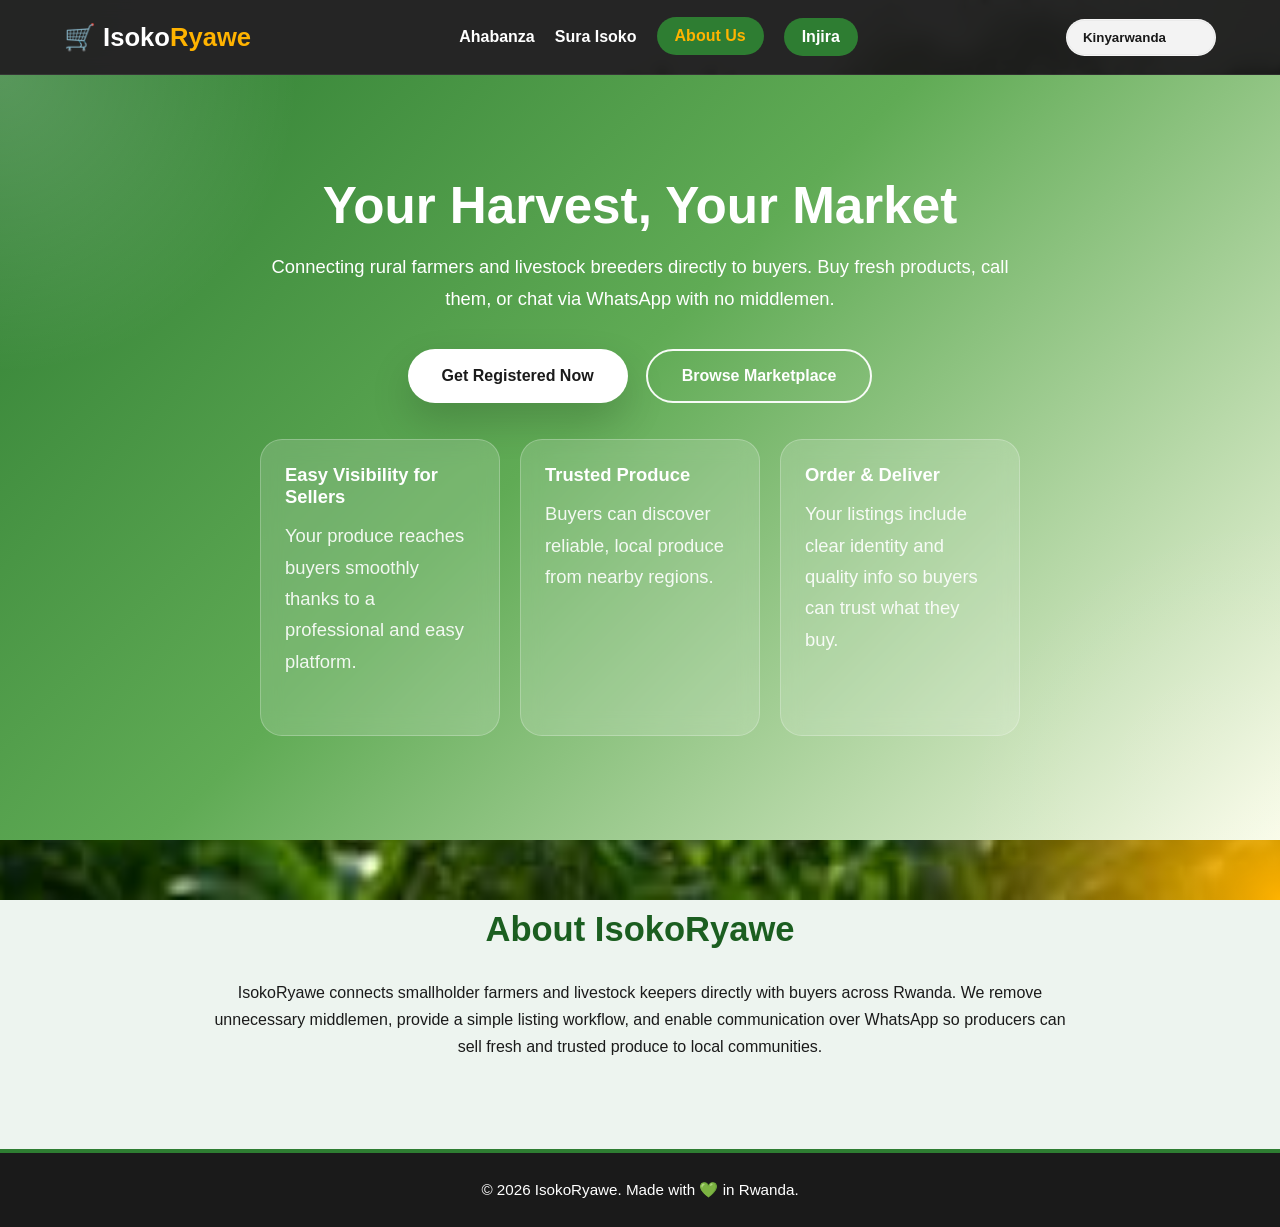
==== about.html @ f5d6e4ac "feat: Add About Us button to navbar and remove homepage hero section" ====
<!DOCTYPE html>
<html lang="en">
<head>
  <meta charset="UTF-8">
  <meta name="viewport" content="width=device-width, initial-scale=1.0">
  <title>IsokoRyawe | About</title>
  <link rel="stylesheet" href="style.css">
</head>
<body>

  <header class="navbar">
    <div class="logo">🛒 Isoko<span>Ryawe</span></div>
    <nav class="nav-links">
      <a href="index.html">Ahabanza</a>
      <a href="market.html">Sura Isoko</a>
      <a href="about.html" class="active btn-about-nav">About Us</a>
      <a href="login.html" class="btn-login-nav">Injira</a>
    </nav>
    <div class="lang-selector">
      <select id="languageSelect" onchange="switchLanguage(this.value)">
        <option value="rw">Kinyarwanda</option>
        <option value="en" selected>English</option>
        <option value="fr">Français</option>
        <option value="sw">Kiswahili</option>
      </select>
    </div>
  </header>

  <main class="hero-section">
    <div class="hero-content">
      <h1>Your Harvest, Your Market</h1>
      <p>Connecting rural farmers and livestock breeders directly to buyers. Buy fresh products, call them, or chat via WhatsApp with no middlemen.</p>

      <div class="cta-buttons">
        <a href="register.html" class="btn-cta-main">Get Registered Now</a>
        <a href="market.html" class="btn-cta-sub">Browse Marketplace</a>
      </div>

      <div class="hero-highlights">
        <div class="highlight-card">
          <h3>Easy Visibility for Sellers</h3>
          <p>Your produce reaches buyers smoothly thanks to a professional and easy platform.</p>
        </div>
        <div class="highlight-card">
          <h3>Trusted Produce</h3>
          <p>Buyers can discover reliable, local produce from nearby regions.</p>
        </div>
        <div class="highlight-card">
          <h3>Order & Deliver</h3>
          <p>Your listings include clear identity and quality info so buyers can trust what they buy.</p>
        </div>
      </div>
    </div>
  </main>

  <section class="categories-section">
    <h2>About IsokoRyawe</h2>
    <p style="max-width:900px;margin:18px auto;color:#1a1a1a;line-height:1.7;padding:0 20px;">IsokoRyawe connects smallholder farmers and livestock keepers directly with buyers across Rwanda. We remove unnecessary middlemen, provide a simple listing workflow, and enable communication over WhatsApp so producers can sell fresh and trusted produce to local communities.</p>
  </section>

  <footer class="footer">
    <p>&copy; 2026 IsokoRyawe. Made with 💚 in Rwanda.</p>
  </footer>

  <script src="js/language.js"></script>
  <script src="js/app.js"></script>
</body>
</html>
---- style.css ----
* {
  margin: 0;
  padding: 0;
  box-sizing: border-box;
  font-family: 'Segoe UI', Tahoma, Geneva, Verdana, sans-serif;
}

body {
  background: #edf4ef url("js/assets/bg-image.png") center/cover fixed no-repeat;
  color: #1a1a1a;
}

body::before {
  content: "";
  position: fixed;
  inset: 0;
  background: radial-gradient(circle at top left, rgba(46,125,50,0.12), transparent 25%),
              radial-gradient(circle at bottom right, rgba(255,179,0.12), transparent 25%);
  pointer-events: none;
  z-index: -1;
}

.navbar {
  display: flex;
  justify-content: space-between;
  align-items: center;
  background-color: rgba(26,26,26,0.95);
  padding: 18px 5%;
  color: #ffffff;
  border-bottom: 1px solid rgba(255,255,255,0.08);
  position: sticky;
  top: 0;
  z-index: 1000;
  backdrop-filter: blur(10px);
}

.logo {
  font-size: 1.6rem;
  font-weight: 800;
  color: #ffffff;
}

.logo span {
  color: #ffb300;
}

.lang-selector {
  display: flex;
  align-items: center;
}

.lang-selector select {
  appearance: none;
  -webkit-appearance: none;
  -moz-appearance: none;
  padding: 10px 16px;
  border-radius: 999px;
  border: 1px solid rgba(255,255,255,0.2);
  background-color: rgba(255,255,255,0.95);
  color: #1a1a1a;
  font-weight: 700;
  cursor: pointer;
  min-width: 150px;
  box-shadow: inset 0 0 0 1px rgba(0,0,0,0.04);
  transition: transform 0.2s ease, border-color 0.2s ease, box-shadow 0.2s ease;
}

.lang-selector select:hover,
.lang-selector select:focus {
  border-color: #ffb300;
  box-shadow: 0 6px 18px rgba(0,0,0,0.12);
  transform: translateY(-1px);
}

.nav-links {
  display: flex;
  align-items: center;
  gap: 20px;
}

.nav-links a {
  color: #ffffff;
  text-decoration: none;
  font-weight: 600;
  transition: all 0.25s ease;
}

.nav-links a:hover,
.nav-links a.active {
  color: #ffb300;
  transform: translateY(-1px);
}

.btn-login-nav,
.btn-about-nav {
  display: inline-flex;
  align-items: center;
  justify-content: center;
  background-color: #2e7d32;
  padding: 10px 18px;
  border-radius: 999px;
  color: #ffffff;
  text-decoration: none;
}

.btn-login-nav:hover,
.btn-about-nav:hover {
  background-color: #1b5e20 !important;
  color: #ffffff !important;
}

.hero-section {
  position: relative;
  background: linear-gradient(135deg, #2e7d32 0%, #60ab55 45%, #f9fbe7 100%);
  min-height: 85vh;
  display: flex;
  align-items: center;
  justify-content: center;
  text-align: center;
  color: #ffffff;
}

.hero-section::after {
  content: "";
  position: absolute;
  inset: 0;
  background: radial-gradient(circle at top left, rgba(255,255,255,0.2), transparent 20%),
              radial-gradient(circle at bottom right, rgba(255,255,255,0.14), transparent 22%);
}

.hero-content {
  position: relative;
  z-index: 1;
  max-width: 840px;
  padding: 24px;
}

.hero-content h1 {
  font-size: clamp(2.8rem, 4vw, 4.4rem);
  color: #ffffff;
  margin-bottom: 18px;
  line-height: 1.05;
}

.hero-content p {
  font-size: 1.15rem;
  line-height: 1.75;
  margin-bottom: 34px;
  max-width: 760px;
  margin-left: auto;
  margin-right: auto;
}

.cta-buttons {
  display: flex;
  justify-content: center;
  gap: 18px;
  flex-wrap: wrap;
}

.btn-cta-main,
.btn-cta-sub {
  display: inline-flex;
  align-items: center;
  justify-content: center;
  min-width: 220px;
}

.btn-cta-main {
  background-color: #ffffff;
  color: #1a1a1a;
  padding: 16px 34px;
  text-decoration: none;
  font-weight: 800;
  border-radius: 999px;
  box-shadow: 0 18px 40px rgba(0,0,0,0.16);
  transition: transform 0.3s ease, box-shadow 0.3s ease;
}

.btn-cta-main:hover {
  transform: translateY(-3px);
  box-shadow: 0 22px 45px rgba(0,0,0,0.18);
}

.btn-cta-sub {
  background-color: transparent;
  color: #ffffff;
  padding: 16px 34px;
  text-decoration: none;
  font-weight: 700;
  border-radius: 999px;
  border: 2px solid rgba(255,255,255,0.95);
}

.btn-cta-sub:hover {
  background-color: rgba(255,255,255,0.12);
}

.hero-highlights {
  display: grid;
  grid-template-columns: repeat(auto-fit, minmax(200px, 1fr));
  gap: 20px;
  margin-top: 36px;
}

.highlight-card {
  background: rgba(255,255,255,0.16);
  border: 1px solid rgba(255,255,255,0.24);
  border-radius: 22px;
  padding: 24px;
  backdrop-filter: blur(10px);
  text-align: left;
}

.highlight-card h3 {
  font-size: 1.15rem;
  margin-bottom: 12px;
}

.highlight-card p {
  color: rgba(255,255,255,0.9);
  line-height: 1.7;
}

.categories-section {
  padding: 70px 6%;
  text-align: center;
}

.categories-section h2 {
  color: #1b5e20;
  font-size: clamp(2rem, 2.7vw, 2.8rem);
  margin-bottom: 30px;
}

.categories-grid {
  display: grid;
  grid-template-columns: repeat(auto-fit, minmax(250px, 1fr));
  gap: 26px;
}

.cat-card {
  background: linear-gradient(180deg, #ffffff 0%, #f6f8f4 100%);
  padding: 28px 24px;
  border-radius: 24px;
  box-shadow: 0 18px 40px rgba(14,30,18,0.08);
  transition: transform 0.3s ease, box-shadow 0.3s ease;
  border: 1px solid rgba(46,125,50,0.1);
}

.cat-card:hover {
  transform: translateY(-7px);
  box-shadow: 0 24px 42px rgba(14,30,18,0.12);
}

.cat-card .icon {
  font-size: 3.2rem;
  display: block;
  margin-bottom: 18px;
}

.cat-card h3 {
  color: #1a1a1a;
  font-size: 1.25rem;
}

.footer {
  background-color: #1a1a1a;
  color: #ffffff;
  text-align: center;
  padding: 28px 20px;
  border-top: 4px solid #2e7d32;
  font-size: 0.95rem;
}

@media (max-width: 768px) {
  .navbar {
    flex-wrap: wrap;
    gap: 12px;
    padding: 18px 4%;
  }

  .nav-links {
    width: 100%;
    text-align: center;
  }

  .nav-links a {
    margin-left: 12px;
    margin-right: 12px;
  }

  .hero-content h1 {
    font-size: 2.8rem;
  }
}
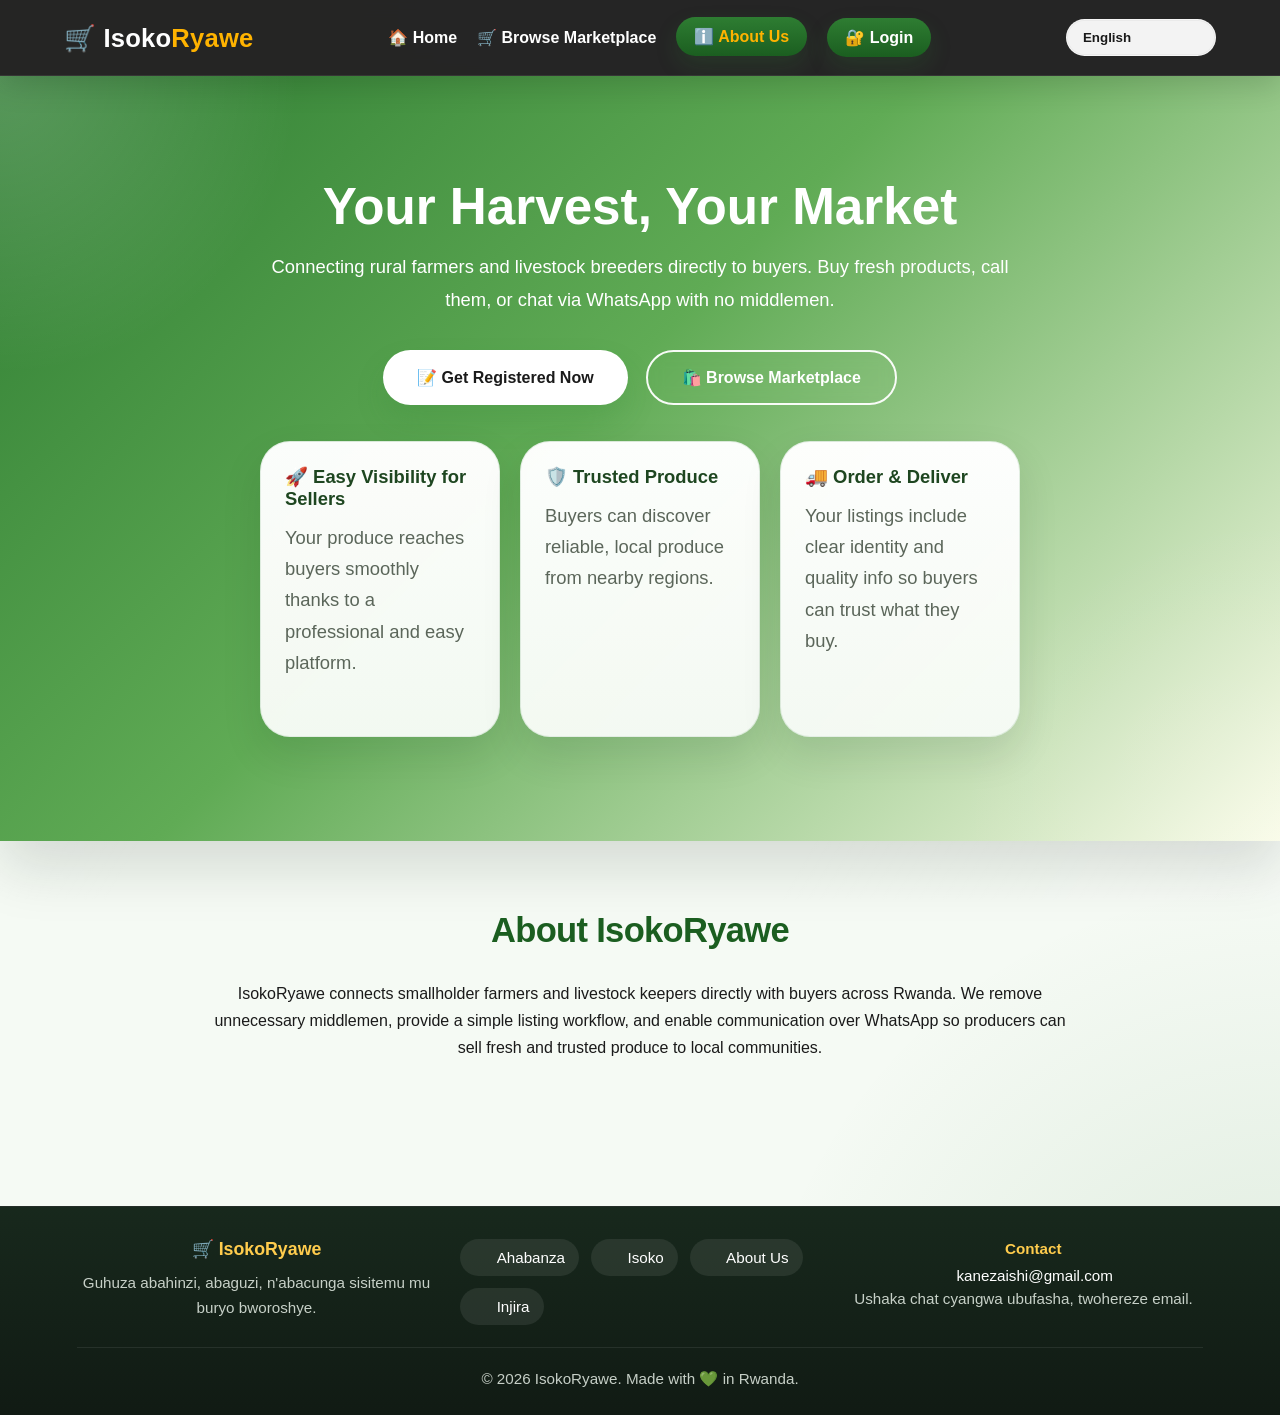
==== commit 5a4029f1: "Add i18n language switching and navbar translation" ====
--- a/about.html
+++ b/about.html
@@ -5,16 +5,18 @@
   <meta name="viewport" content="width=device-width, initial-scale=1.0">
   <title>IsokoRyawe | About</title>
   <link rel="stylesheet" href="style.css">
+  <link rel="stylesheet" href="site-theme.css">
 </head>
 <body>
 
   <header class="navbar">
     <div class="logo">🛒 Isoko<span>Ryawe</span></div>
     <nav class="nav-links">
-      <a href="index.html">Ahabanza</a>
-      <a href="market.html">Sura Isoko</a>
-      <a href="about.html" class="active btn-about-nav">About Us</a>
-      <a href="login.html" class="btn-login-nav">Injira</a>
+      <a href="index.html" data-i18n="nav.home">🏠 Ahabanza</a>
+      <a href="market.html" data-i18n="nav.market">🛒 Sura Isoko</a>
+      <a href="about.html" id="lnk-about" class="active btn-about-nav" data-i18n="nav.about">ℹ️ About Us</a>
+      <a href="login.html" class="btn-login-nav" data-i18n="nav.login">🔐 Injira</a>
+
     </nav>
     <div class="lang-selector">
       <select id="languageSelect" onchange="switchLanguage(this.value)">
@@ -32,21 +34,21 @@
       <p>Connecting rural farmers and livestock breeders directly to buyers. Buy fresh products, call them, or chat via WhatsApp with no middlemen.</p>
 
       <div class="cta-buttons">
-        <a href="register.html" class="btn-cta-main">Get Registered Now</a>
-        <a href="market.html" class="btn-cta-sub">Browse Marketplace</a>
+        <a href="register.html" class="btn-cta-main">📝 Get Registered Now</a>
+        <a href="market.html" class="btn-cta-sub">🛍️ Browse Marketplace</a>
       </div>
 
       <div class="hero-highlights">
         <div class="highlight-card">
-          <h3>Easy Visibility for Sellers</h3>
+          <h3>🚀 Easy Visibility for Sellers</h3>
           <p>Your produce reaches buyers smoothly thanks to a professional and easy platform.</p>
         </div>
         <div class="highlight-card">
-          <h3>Trusted Produce</h3>
+          <h3>🛡️ Trusted Produce</h3>
           <p>Buyers can discover reliable, local produce from nearby regions.</p>
         </div>
         <div class="highlight-card">
-          <h3>Order & Deliver</h3>
+          <h3>🚚 Order & Deliver</h3>
           <p>Your listings include clear identity and quality info so buyers can trust what they buy.</p>
         </div>
       </div>
@@ -59,7 +61,24 @@
   </section>
 
   <footer class="footer">
-    <p>&copy; 2026 IsokoRyawe. Made with 💚 in Rwanda.</p>
+    <div class="footer-inner">
+      <div class="footer-brand">
+        <h3>🛒 IsokoRyawe</h3>
+        <p>Guhuza abahinzi, abaguzi, n'abacunga sisitemu mu buryo bworoshye.</p>
+      </div>
+      <nav class="footer-links" aria-label="Footer navigation">
+        <a href="index.html"><span class="ui-icon" data-icon="home"></span> Ahabanza</a>
+        <a href="market.html"><span class="ui-icon" data-icon="market"></span> Isoko</a>
+        <a href="about.html"><span class="ui-icon" data-icon="info"></span> About Us</a>
+        <a href="login.html"><span class="ui-icon" data-icon="login"></span> Injira</a>
+      </nav>
+      <div class="footer-contact">
+        <h4><span class="ui-icon" data-icon="mail"></span> Contact</h4>
+        <a href="mailto:kanezaishi@gmail.com"><span class="ui-icon" data-icon="mail"></span> kanezaishi@gmail.com</a>
+        <p>Ushaka chat cyangwa ubufasha, twohereze email.</p>
+      </div>
+    </div>
+    <p class="footer-copy">&copy; 2026 IsokoRyawe. Made with 💚 in Rwanda.</p>
   </footer>
 
   <script src="js/language.js"></script>
--- a/style.css
+++ b/style.css
@@ -239,6 +239,72 @@
   gap: 26px;
 }
 
+.home-feature-section,
+.home-process-section {
+  padding: 70px 6%;
+  text-align: center;
+}
+
+.home-feature-section h2,
+.home-process-section h2 {
+  color: #1b5e20;
+  font-size: clamp(2rem, 2.7vw, 2.8rem);
+  margin-bottom: 28px;
+}
+
+.feature-grid,
+.process-grid {
+  display: grid;
+  gap: 22px;
+  grid-template-columns: repeat(auto-fit, minmax(240px, 1fr));
+}
+
+.feature-card,
+.process-card {
+  background: #ffffff;
+  border-radius: 24px;
+  padding: 28px;
+  box-shadow: 0 18px 40px rgba(14, 30, 18, 0.08);
+  border: 1px solid rgba(46, 125, 50, 0.1);
+  text-align: left;
+}
+
+.feature-card h3,
+.process-card h3 {
+  font-size: 1.2rem;
+  margin-bottom: 14px;
+  color: #1a1a1a;
+}
+
+.feature-card p,
+.process-card p {
+  line-height: 1.75;
+  color: #4f4f4f;
+}
+
+.process-card {
+  position: relative;
+}
+
+.process-card .step {
+  position: absolute;
+  top: 24px;
+  right: 24px;
+  width: 40px;
+  height: 40px;
+  display: grid;
+  place-items: center;
+  background-color: #2e7d32;
+  color: #ffffff;
+  border-radius: 999px;
+  font-weight: 800;
+}
+
+.process-card h3 {
+  margin-top: 0;
+  padding-top: 10px;
+}
+
 .cat-card {
   background: linear-gradient(180deg, #ffffff 0%, #f6f8f4 100%);
   padding: 28px 24px;
--- a/site-theme.css
+++ b/site-theme.css
@@ -0,0 +1,377 @@
+:root {
+  --brand: #2e7d32;
+  --brand-dark: #1b5e20;
+  --accent: #ffb300;
+  --bg: #f5faf4;
+  --surface: rgba(255, 255, 255, 0.96);
+  --text: #1a1a1a;
+  --muted: #5b665a;
+  --shadow: 0 18px 40px rgba(14, 30, 18, 0.10);
+  --shadow-strong: 0 26px 55px rgba(14, 30, 18, 0.14);
+  --radius-xl: 30px;
+  --radius-lg: 22px;
+  --radius-md: 16px;
+  --radius-pill: 999px;
+}
+
+* {
+  box-sizing: border-box;
+}
+
+body {
+  background:
+    radial-gradient(circle at top left, rgba(255, 179, 0, 0.12), transparent 28%),
+    radial-gradient(circle at bottom right, rgba(46, 125, 50, 0.12), transparent 28%),
+    var(--bg);
+  color: var(--text);
+}
+
+body::before {
+  content: "";
+  position: fixed;
+  inset: 0;
+  background:
+    linear-gradient(120deg, rgba(255,255,255,0.25), transparent 35%),
+    linear-gradient(300deg, rgba(255,255,255,0.16), transparent 28%);
+  pointer-events: none;
+  z-index: -1;
+}
+
+a {
+  transition: transform 0.22s ease, color 0.22s ease, background-color 0.22s ease, box-shadow 0.22s ease, border-color 0.22s ease;
+}
+
+.navbar {
+  box-shadow: 0 10px 30px rgba(0, 0, 0, 0.14);
+}
+
+.logo,
+.navbar .logo {
+  letter-spacing: 0.2px;
+}
+
+.nav-links {
+  flex-wrap: wrap;
+}
+
+.nav-links a,
+.btn-login-nav,
+.btn-about-nav,
+.btn-cta-main,
+.btn-cta-sub,
+.btn-register,
+.btn-login,
+.btn-submit,
+.btn-view,
+.btn-logout,
+.btn-action {
+  position: relative;
+  overflow: hidden;
+}
+
+.nav-links a:hover,
+.btn-login-nav:hover,
+.btn-about-nav:hover,
+.btn-cta-main:hover,
+.btn-cta-sub:hover,
+.btn-register:hover,
+.btn-login:hover,
+.btn-submit:hover,
+.btn-view:hover,
+.btn-logout:hover,
+.btn-action:hover {
+  transform: translateY(-2px);
+}
+
+.btn-login-nav,
+.btn-about-nav {
+  background: linear-gradient(180deg, var(--brand) 0%, var(--brand-dark) 100%);
+  box-shadow: 0 10px 22px rgba(46, 125, 50, 0.18);
+}
+
+.btn-cta-main,
+.btn-register,
+.btn-login,
+.btn-submit,
+.btn-view {
+  box-shadow: 0 16px 30px rgba(46, 125, 50, 0.16);
+}
+
+.btn-cta-sub {
+  border-color: rgba(255,255,255,0.95);
+  backdrop-filter: blur(8px);
+}
+
+.hero-section,
+.market-hero {
+  box-shadow: var(--shadow-strong);
+}
+
+.categories-section h2,
+.home-feature-section h2,
+.home-process-section h2,
+.search-section h2,
+.products-list-section h2,
+.form-section h2,
+.controls-section h2,
+.users-section h2,
+.profile-card h2,
+.details-card h1 {
+  letter-spacing: -0.02em;
+}
+
+.cat-card,
+.feature-card,
+.process-card,
+.highlight-card,
+.product-item,
+.product-card,
+.profile-card,
+.details-card,
+.login-card,
+.register-card,
+.stat-card,
+.controls-section,
+.users-section {
+  border-radius: var(--radius-xl);
+  box-shadow: var(--shadow);
+  border: 1px solid rgba(46, 125, 50, 0.12);
+}
+
+.cat-card,
+.feature-card,
+.process-card,
+.highlight-card,
+.product-item,
+.product-card {
+  background: linear-gradient(180deg, rgba(255,255,255,0.98) 0%, rgba(245,250,244,0.98) 100%);
+}
+
+.cat-card,
+.feature-card,
+.process-card,
+.highlight-card {
+  color: var(--text);
+}
+
+.cat-card h3,
+.feature-card h3,
+.process-card h3,
+.highlight-card h3 {
+  color: #1e4620;
+}
+
+.cat-card p,
+.feature-card p,
+.process-card p,
+.highlight-card p {
+  color: var(--muted);
+}
+
+.cat-card:hover,
+.feature-card:hover,
+.process-card:hover,
+.highlight-card:hover,
+.product-item:hover,
+.product-card:hover,
+.profile-card:hover,
+.details-card:hover {
+  transform: translateY(-4px);
+  box-shadow: 0 22px 48px rgba(14, 30, 18, 0.14);
+}
+
+.field-error {
+  display: block;
+  margin-top: 8px;
+  color: #c62828;
+  font-size: 0.86rem;
+  min-height: 1.1em;
+}
+
+.btn-logout {
+  background: linear-gradient(180deg, #243026 0%, #111814 100%);
+}
+
+.btn-logout:hover {
+  background: linear-gradient(180deg, #c62828 0%, #a61d1d 100%);
+}
+
+.product-item .btn-view,
+.btn-action,
+.btn-logout {
+  border: none;
+}
+
+.footer {
+  margin-top: 56px;
+  padding: 32px 6% 24px;
+  background: linear-gradient(180deg, rgba(19, 36, 24, 0.98) 0%, rgba(12, 22, 15, 0.98) 100%);
+  color: #eef7ee;
+  border-top: 1px solid rgba(255, 255, 255, 0.08);
+}
+
+.footer-inner {
+  display: grid;
+  grid-template-columns: repeat(auto-fit, minmax(220px, 1fr));
+  gap: 24px;
+  align-items: start;
+}
+
+.footer-brand h3,
+.footer-contact h4 {
+  margin-bottom: 10px;
+  color: #ffcc4d;
+}
+
+.footer-brand p,
+.footer-contact p,
+.footer-copy {
+  color: rgba(238, 247, 238, 0.82);
+  line-height: 1.7;
+}
+
+.footer-links {
+  display: flex;
+  flex-wrap: wrap;
+  gap: 12px;
+  align-content: start;
+}
+
+.footer-links a,
+.footer-contact a {
+  color: #ffffff;
+  text-decoration: none;
+}
+
+.footer-links a {
+  display: inline-flex;
+  align-items: center;
+  gap: 0.45rem;
+  padding: 10px 14px;
+  border-radius: var(--radius-pill);
+  background: rgba(255, 255, 255, 0.08);
+}
+
+.footer-contact a {
+  display: inline-flex;
+  align-items: center;
+  gap: 0.45rem;
+}
+
+.footer-brand h3 .ui-icon,
+.footer-contact h4 .ui-icon,
+.footer-links a .ui-icon,
+.footer-contact a .ui-icon {
+  width: 1em;
+  height: 1em;
+  display: inline-flex;
+  align-items: center;
+  justify-content: center;
+  flex-shrink: 0;
+}
+
+.footer-links a:hover,
+.footer-contact a:hover {
+  color: #ffcc4d;
+}
+
+.footer-copy {
+  margin-top: 22px;
+  padding-top: 18px;
+  border-top: 1px solid rgba(255,255,255,0.08);
+  text-align: center;
+  font-size: 0.95rem;
+}
+
+@media (max-width: 768px) {
+  .nav-links {
+    gap: 10px;
+  }
+
+  .btn-login-nav,
+  .btn-about-nav {
+    width: 100%;
+  }
+
+  .footer {
+    padding-left: 20px;
+    padding-right: 20px;
+  }
+}
+
+.toast-container {
+  position: fixed;
+  top: 20px;
+  right: 20px;
+  z-index: 3000;
+  display: grid;
+  gap: 12px;
+  width: min(360px, calc(100vw - 40px));
+}
+
+.toast {
+  display: grid;
+  grid-template-columns: auto 1fr auto;
+  align-items: start;
+  gap: 12px;
+  padding: 14px 16px;
+  border-radius: 18px;
+  color: #f8fbf8;
+  background: rgba(20, 28, 22, 0.96);
+  box-shadow: 0 18px 40px rgba(0, 0, 0, 0.22);
+  border: 1px solid rgba(255,255,255,0.08);
+  backdrop-filter: blur(10px);
+  animation: toast-in 0.22s ease-out;
+}
+
+.toast-success {
+  border-left: 6px solid #2e7d32;
+}
+
+.toast-error {
+  border-left: 6px solid #c62828;
+}
+
+.toast-info {
+  border-left: 6px solid #ffb300;
+}
+
+.toast-dot {
+  width: 10px;
+  height: 10px;
+  margin-top: 6px;
+  border-radius: 999px;
+  background: currentColor;
+  opacity: 0.9;
+}
+
+.toast-message {
+  line-height: 1.5;
+}
+
+.toast-close {
+  border: none;
+  background: transparent;
+  color: inherit;
+  font-size: 1.2rem;
+  cursor: pointer;
+  opacity: 0.85;
+  line-height: 1;
+}
+
+.toast-hide {
+  opacity: 0;
+  transform: translateY(-8px);
+  transition: opacity 0.2s ease, transform 0.2s ease;
+}
+
+@keyframes toast-in {
+  from {
+    opacity: 0;
+    transform: translateY(-8px);
+  }
+  to {
+    opacity: 1;
+    transform: translateY(0);
+  }
+}
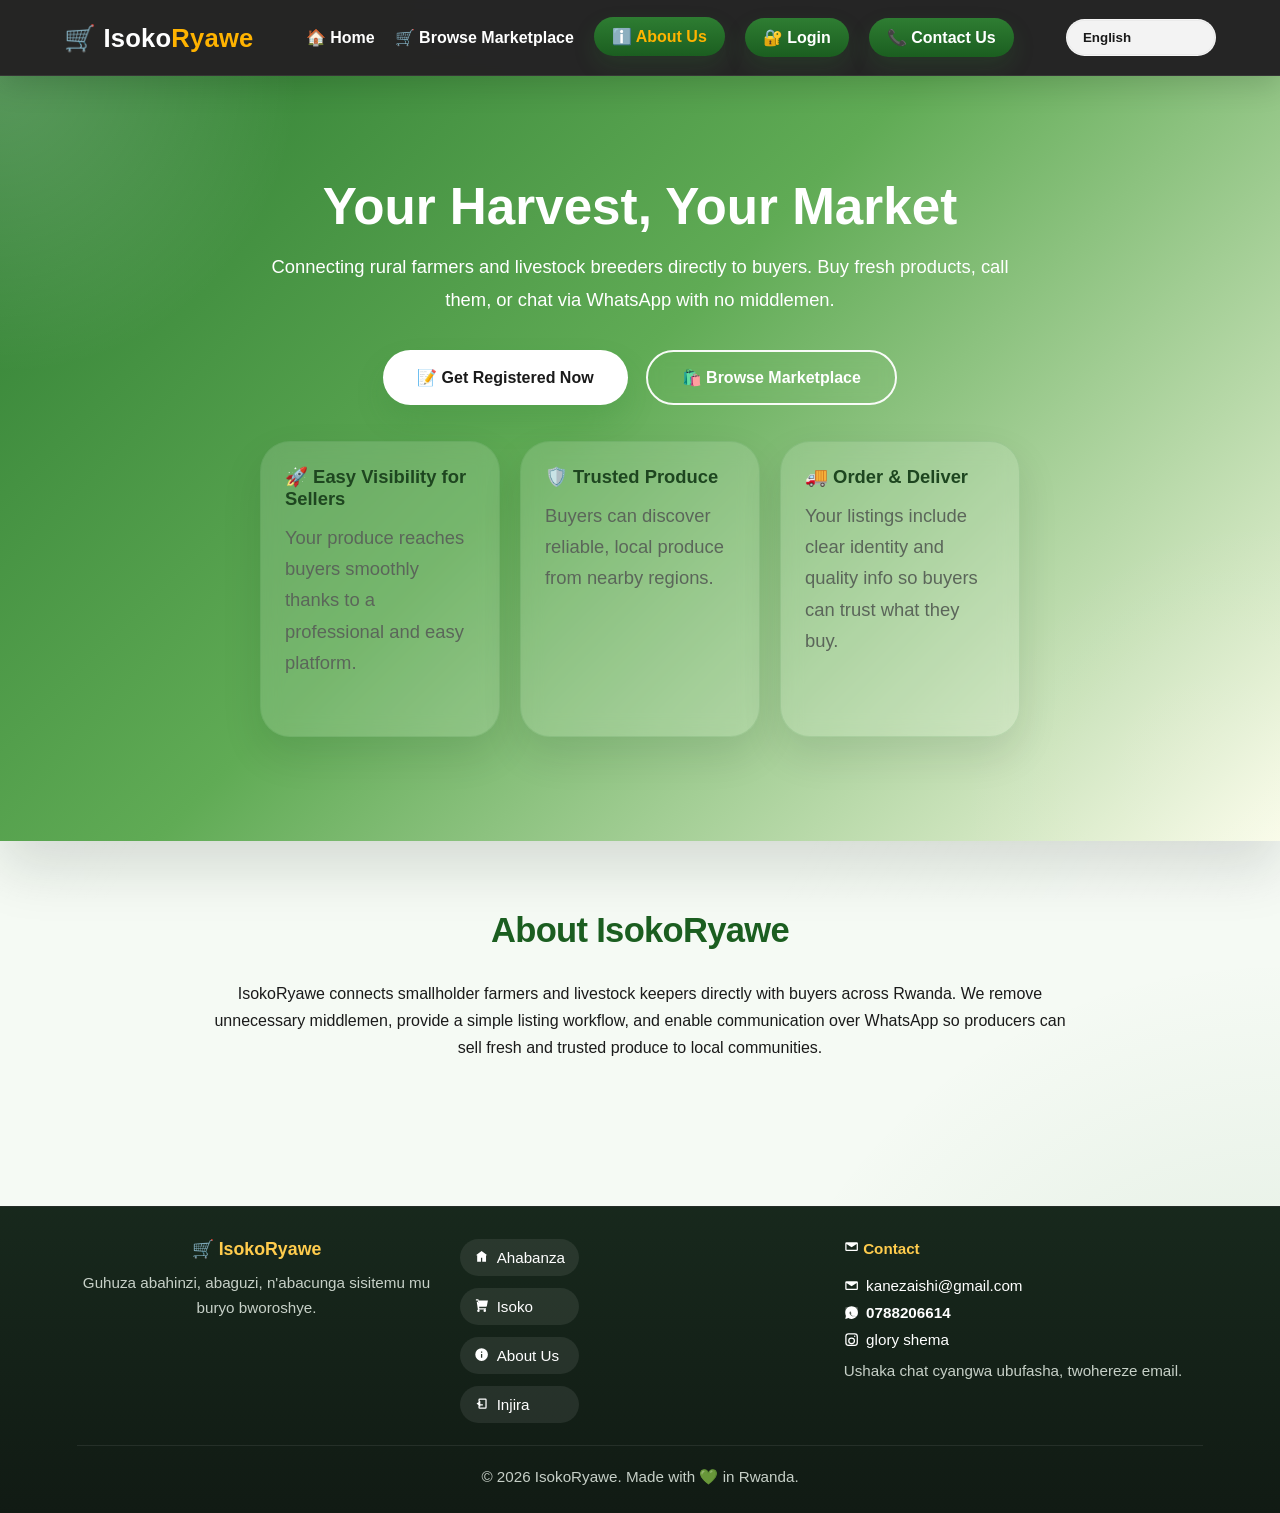
==== commit 8730e8c8: "Fix navbar language selector everywhere + footer icons size" ====
--- a/about.html
+++ b/about.html
@@ -16,6 +16,7 @@
       <a href="market.html" data-i18n="nav.market">🛒 Sura Isoko</a>
       <a href="about.html" id="lnk-about" class="active btn-about-nav" data-i18n="nav.about">ℹ️ About Us</a>
       <a href="login.html" class="btn-login-nav" data-i18n="nav.login">🔐 Injira</a>
+      <a href="#" class="btn-about-nav" id="lnk-contact-us">📞 Contact Us</a>
 
     </nav>
     <div class="lang-selector">
@@ -75,13 +76,23 @@
       <div class="footer-contact">
         <h4><span class="ui-icon" data-icon="mail"></span> Contact</h4>
         <a href="mailto:kanezaishi@gmail.com"><span class="ui-icon" data-icon="mail"></span> kanezaishi@gmail.com</a>
+        <a href="#" class="contact-phone" data-contact-phone="0788206614"><span class="ui-icon" data-icon="whatsapp"></span> 0788206614</a>
+        <a href="https://www.instagram.com/glory.shema/?__pwa=1#" target="_blank" rel="noopener noreferrer" class="contact-instagram"><span class="ui-icon" data-icon="instagram"></span> glory shema</a>
+
+
         <p>Ushaka chat cyangwa ubufasha, twohereze email.</p>
       </div>
+
     </div>
     <p class="footer-copy">&copy; 2026 IsokoRyawe. Made with 💚 in Rwanda.</p>
   </footer>
 
   <script src="js/language.js"></script>
+  <script src="js/nav-common.js"></script>
+  <script src="js/ui-icons.js"></script>
   <script src="js/app.js"></script>
+
+
+
 </body>
 </html>
--- a/style.css
+++ b/style.css
@@ -6,9 +6,19 @@
 }
 
 body {
-  background: #edf4ef url("js/assets/bg-image.png") center/cover fixed no-repeat;
+  background: radial-gradient(circle at top left, rgba(46,125,50,0.12), transparent 25%),
+              radial-gradient(circle at bottom right, rgba(255,179,0.12), transparent 25%),
+              #edf4ef url("js/assets/background-image.png") center/cover fixed no-repeat;
   color: #1a1a1a;
 }
+
+
+
+/* Ensure the background is visible on pages that use their own body styles */
+html, body { min-height: 100%; }
+
+
+
 
 body::before {
   content: "";
@@ -222,10 +232,28 @@
   line-height: 1.7;
 }
 
+.hero-lead {
+  font-size: 1.15rem;
+  line-height: 1.75;
+  color: rgba(255,255,255,0.95);
+  margin: 0 auto 28px;
+  max-width: 820px;
+}
+
+.hero-highlights .highlight-card {
+  background: rgba(255,255,255,0.14);
+}
+
+.cta-buttons .btn-cta-main,
+.cta-buttons .btn-cta-sub {
+  transform: translateZ(0);
+}
+
 .categories-section {
   padding: 70px 6%;
   text-align: center;
 }
+
 
 .categories-section h2 {
   color: #1b5e20;
@@ -307,6 +335,7 @@
 
 .cat-card {
   background: linear-gradient(180deg, #ffffff 0%, #f6f8f4 100%);
+
   padding: 28px 24px;
   border-radius: 24px;
   box-shadow: 0 18px 40px rgba(14,30,18,0.08);
@@ -338,6 +367,53 @@
   border-top: 4px solid #2e7d32;
   font-size: 0.95rem;
 }
+
+.footer-links {
+  display: flex;
+  flex-direction: column;
+  gap: 8px;
+  align-content: start;
+}
+
+.footer-contact {
+  display: flex;
+  flex-direction: column;
+  gap: 10px;
+  align-items: flex-start;
+}
+
+/* Make the row icons (email/whatsapp) sit close to text */
+.footer-contact a {
+  display: inline-flex;
+  align-items: center;
+  gap: 10px;
+}
+
+/* Make UI icons bigger across the website */
+.ui-icon {
+  width: 36px;
+  height: 36px;
+
+  display: inline-block;
+  color: #ffffff;
+  flex: 0 0 auto;
+}
+
+.ui-icon svg {
+  width: 100%;
+  height: 100%;
+  display: block;
+}
+
+
+
+
+.contact-phone {
+  color: #ffffff;
+  text-decoration: none;
+  font-weight: 600;
+}
+
 
 @media (max-width: 768px) {
   .navbar {
